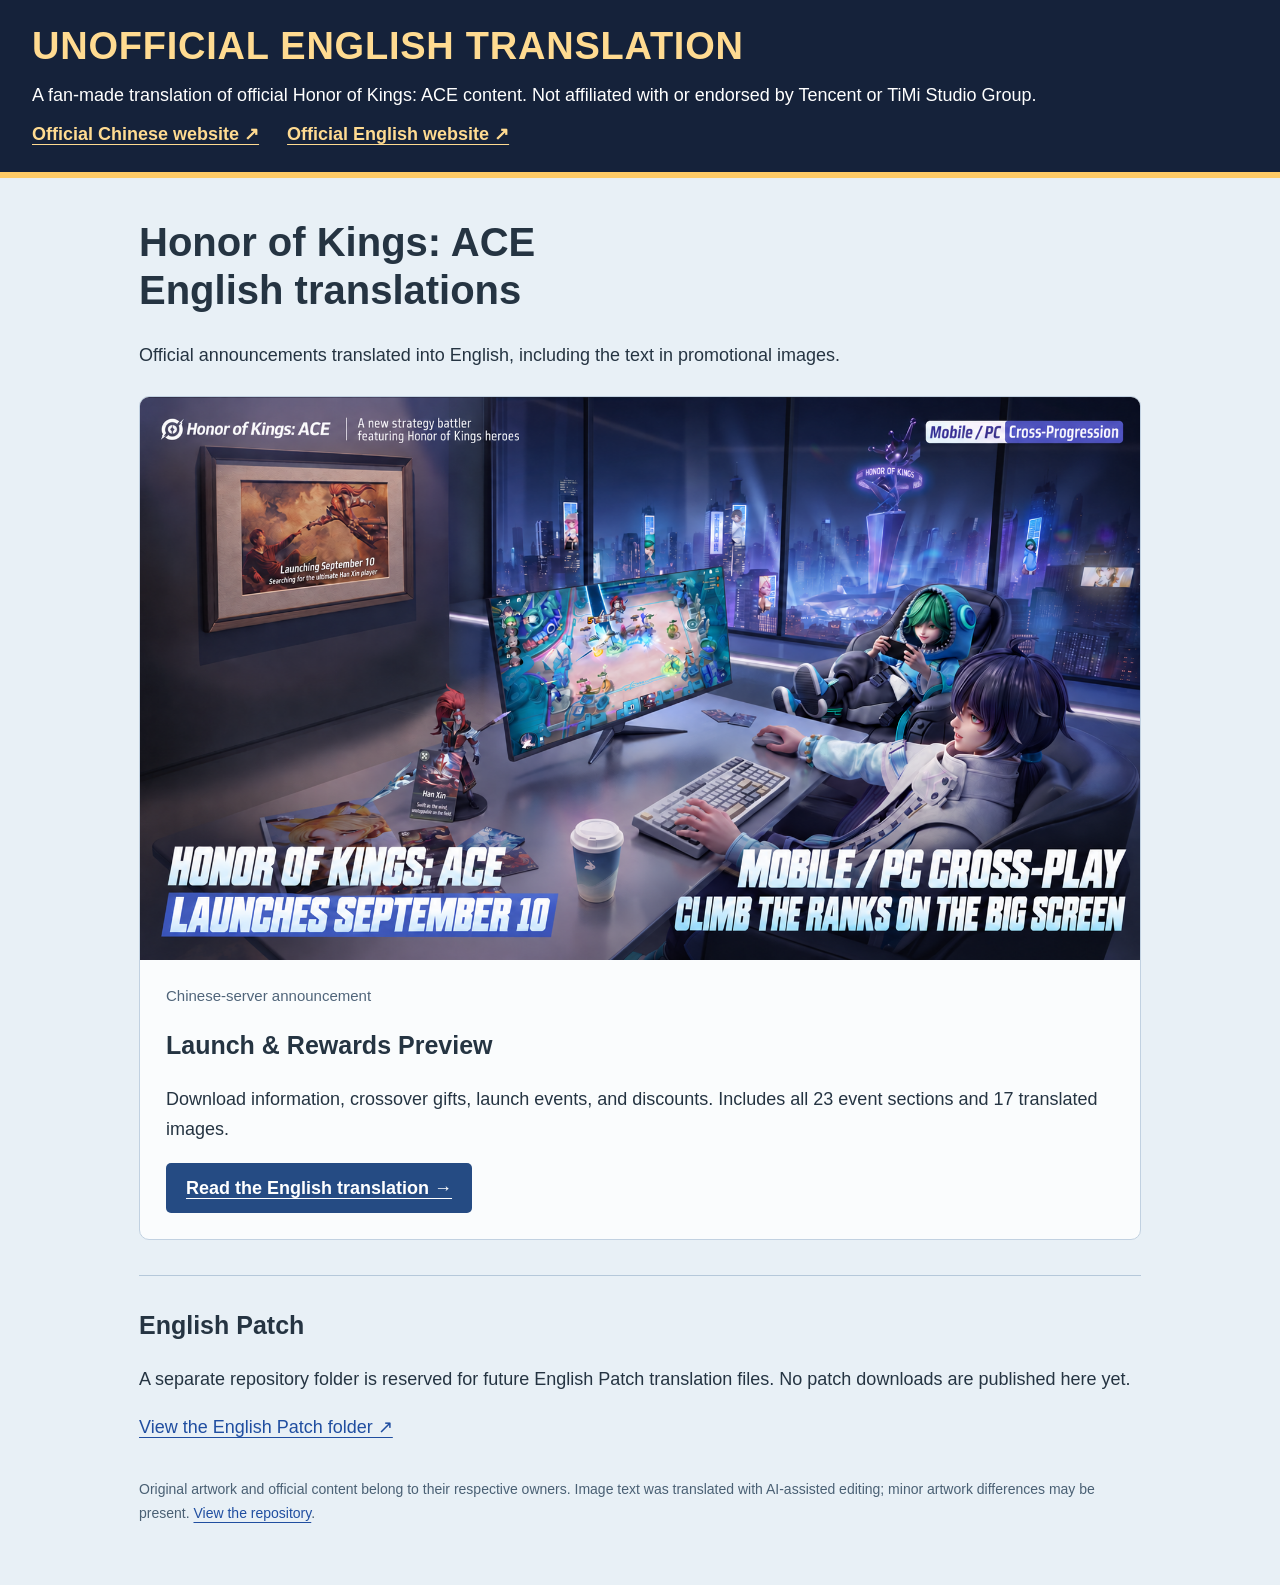
==== docs/index.html @ ff8c055c "Publish unofficial English announcements and reserve patch folder" ====
<!doctype html>
<html lang="en">
<head>
  <meta charset="utf-8">
  <meta name="viewport" content="width=device-width,initial-scale=1">
  <title>HoK: ACE — Unofficial English Translations</title>
  <meta name="description" content="Fan-made English translations of official Honor of Kings: ACE announcements, including translated promotional images.">
  <style>
    *{box-sizing:border-box}body{margin:0;background:#e8f0f6;color:#253442;font:18px/1.7 'Segoe UI',Arial,sans-serif}main{max-width:1050px;padding:40px 24px 60px;margin:auto}h1{font-size:clamp(28px,4vw,40px);line-height:1.2;margin-top:0}h2{font-size:25px;line-height:1.35}a{color:#204ea0;text-underline-offset:4px}.article{background:#ffffffc9;border:1px solid #c1d1e1;border-radius:10px;overflow:hidden;margin:25px 0}.article img{width:100%;height:auto;display:block}.article div{padding:8px 26px 26px}.meta{font-size:15px;color:#50657a}.read{display:inline-block;background:#254b83;color:white;padding:10px 20px;border-radius:5px;font-weight:600}.patch{margin-top:35px;padding-top:12px;border-top:1px solid #b5c8da}footer{font-size:14px;color:#4a6074;margin-top:35px}
  </style>
</head>
<body>
<header aria-label="Unofficial translation notice" style="background:#15223a;color:#fff;border-bottom:6px solid #ffcb66;padding:24px max(20px,calc((100vw - 1216px)/2));font-family:'Segoe UI',Arial,sans-serif;line-height:1.5">
  <strong style="display:block;font-size:clamp(25px,3vw,38px);line-height:1.2;letter-spacing:.02em;color:#ffdb91">UNOFFICIAL ENGLISH TRANSLATION</strong>
  <p style="margin:12px 0;font-size:18px">A fan-made translation of official Honor of Kings: ACE content. Not affiliated with or endorsed by Tencent or TiMi Studio Group.</p>
  <div style="display:flex;flex-wrap:wrap;gap:12px 28px;font-size:18px;font-weight:700">
    <a href="https://wxq.qq.com/" style="color:#ffdb91;text-decoration:underline">Official Chinese website ↗</a>
    <a href="https://honorofkingsace.com/" style="color:#ffdb91;text-decoration:underline">Official English website ↗</a>
  </div>
</header>

<main>
  <h1>Honor of Kings: ACE<br>English translations</h1>
  <p>Official announcements translated into English, including the text in promotional images.</p>
  <article class="article">
    <a href="announcements/launch-rewards.html" aria-label="Read Launch and Rewards Preview"><img src="assets/launch/01-en.png" alt="Honor of Kings: ACE launches September 10 with mobile and PC cross-play" width="1672" height="941"></a>
    <div>
      <p class="meta">Chinese-server announcement</p>
      <h2>Launch &amp; Rewards Preview</h2>
      <p>Download information, crossover gifts, launch events, and discounts. Includes all 23 event sections and 17 translated images.</p>
      <a class="read" href="announcements/launch-rewards.html">Read the English translation →</a>
    </div>
  </article>
  <section class="patch">
    <h2>English Patch</h2>
    <p>A separate repository folder is reserved for future English Patch translation files. No patch downloads are published here yet.</p>
    <a href="https://github.com/Lani27/hok-ace/tree/main/english-patch">View the English Patch folder ↗</a>
  </section>
  <footer>Original artwork and official content belong to their respective owners. Image text was translated with AI-assisted editing; minor artwork differences may be present. <a href="https://github.com/Lani27/hok-ace">View the repository</a>.</footer>
</main>
</body>
</html>
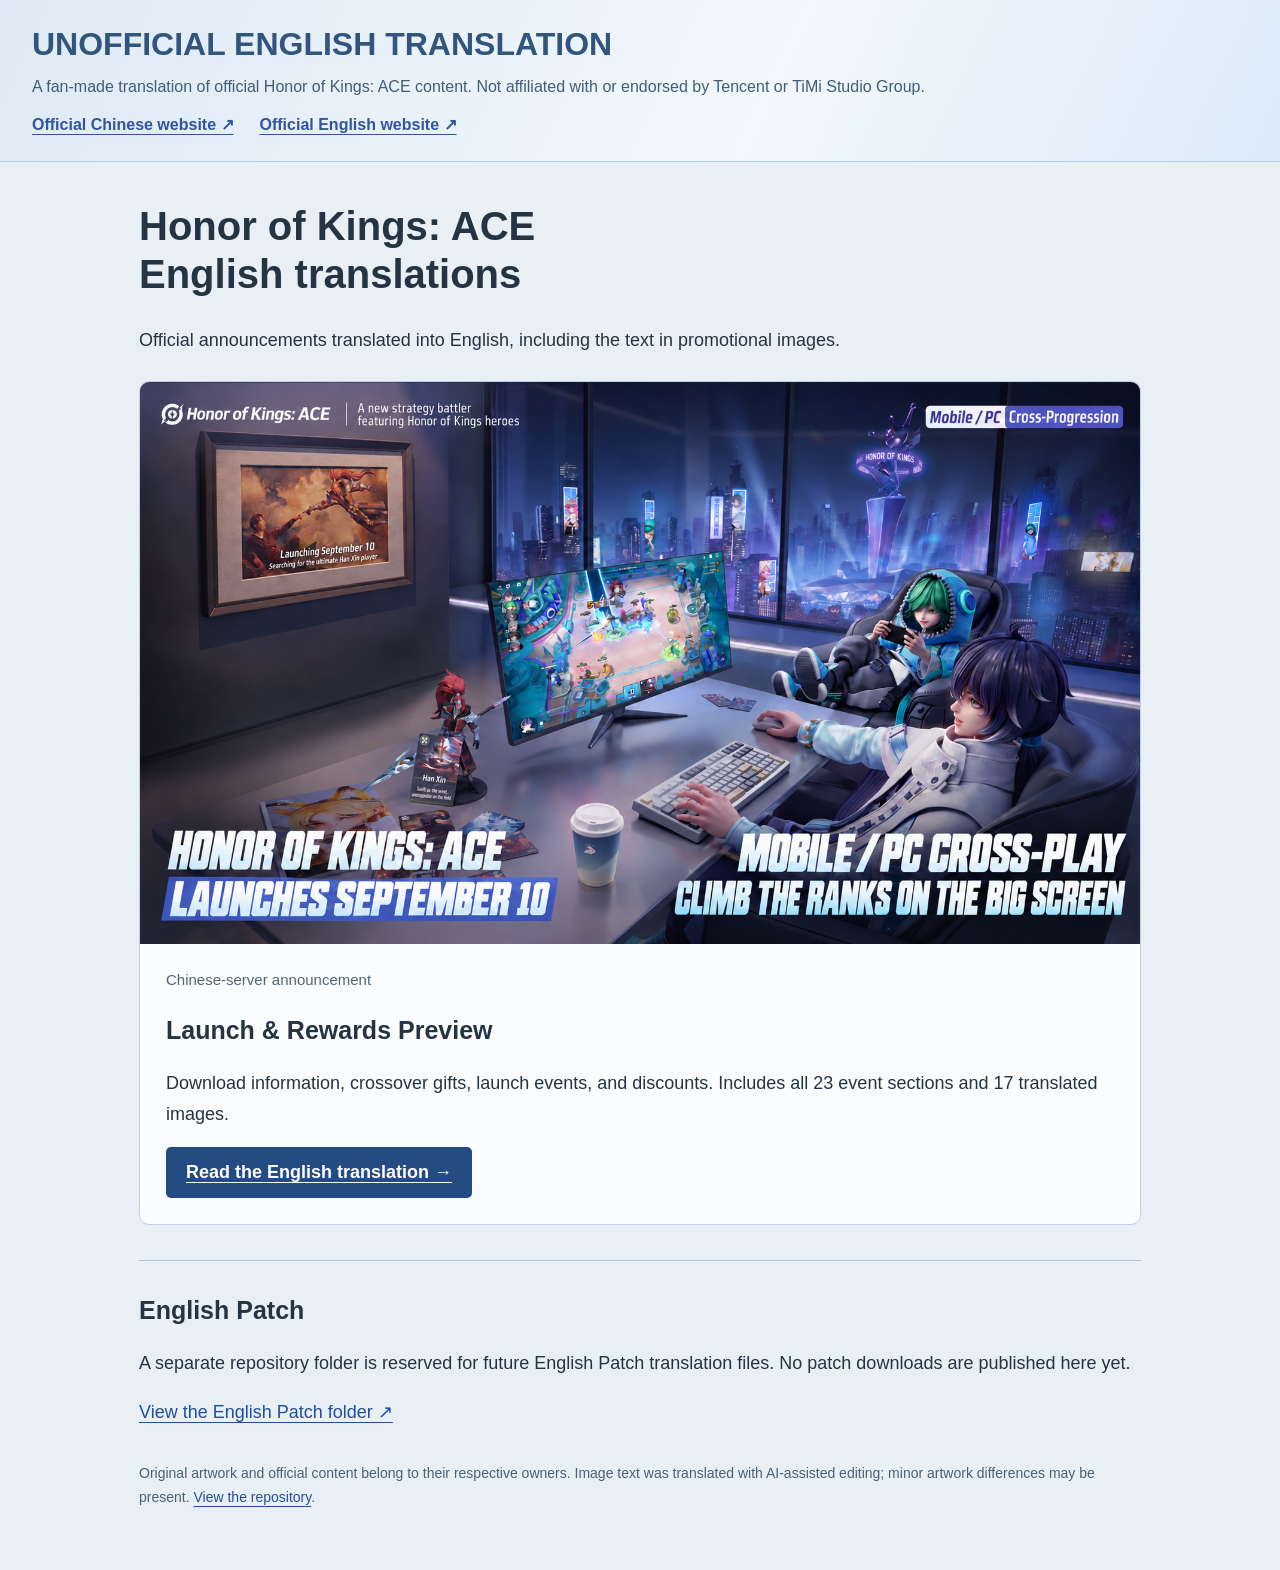
==== commit b29495f7: "Match unofficial notice to the site's pale blue theme" ====
--- a/docs/index.html
+++ b/docs/index.html
@@ -10,12 +10,12 @@
   </style>
 </head>
 <body>
-<header aria-label="Unofficial translation notice" style="background:#15223a;color:#fff;border-bottom:6px solid #ffcb66;padding:24px max(20px,calc((100vw - 1216px)/2));font-family:'Segoe UI',Arial,sans-serif;line-height:1.5">
-  <strong style="display:block;font-size:clamp(25px,3vw,38px);line-height:1.2;letter-spacing:.02em;color:#ffdb91">UNOFFICIAL ENGLISH TRANSLATION</strong>
-  <p style="margin:12px 0;font-size:18px">A fan-made translation of official Honor of Kings: ACE content. Not affiliated with or endorsed by Tencent or TiMi Studio Group.</p>
-  <div style="display:flex;flex-wrap:wrap;gap:12px 28px;font-size:18px;font-weight:700">
-    <a href="https://wxq.qq.com/" style="color:#ffdb91;text-decoration:underline">Official Chinese website ↗</a>
-    <a href="https://honorofkingsace.com/" style="color:#ffdb91;text-decoration:underline">Official English website ↗</a>
+<header aria-label="Unofficial translation notice" style="background:linear-gradient(115deg,#dfeaf6 0%,#f1f7fc 60%,#dceafa 100%);color:#253442;border-bottom:1px solid #b8ccdf;padding:24px max(20px,calc((100vw - 1216px)/2));font-family:'Segoe UI',Arial,sans-serif;line-height:1.6">
+  <strong style="display:block;font-size:clamp(25px,2.6vw,32px);font-weight:600;line-height:1.25;color:#31557c">UNOFFICIAL ENGLISH TRANSLATION</strong>
+  <p style="margin:10px 0 12px;font-size:16px;color:#425d75">A fan-made translation of official Honor of Kings: ACE content. Not affiliated with or endorsed by Tencent or TiMi Studio Group.</p>
+  <div style="display:flex;flex-wrap:wrap;gap:8px 26px;font-size:16px;font-weight:600">
+    <a href="https://wxq.qq.com/" style="color:#3155a0;text-decoration:underline;text-underline-offset:4px">Official Chinese website ↗</a>
+    <a href="https://honorofkingsace.com/" style="color:#3155a0;text-decoration:underline;text-underline-offset:4px">Official English website ↗</a>
   </div>
 </header>
 
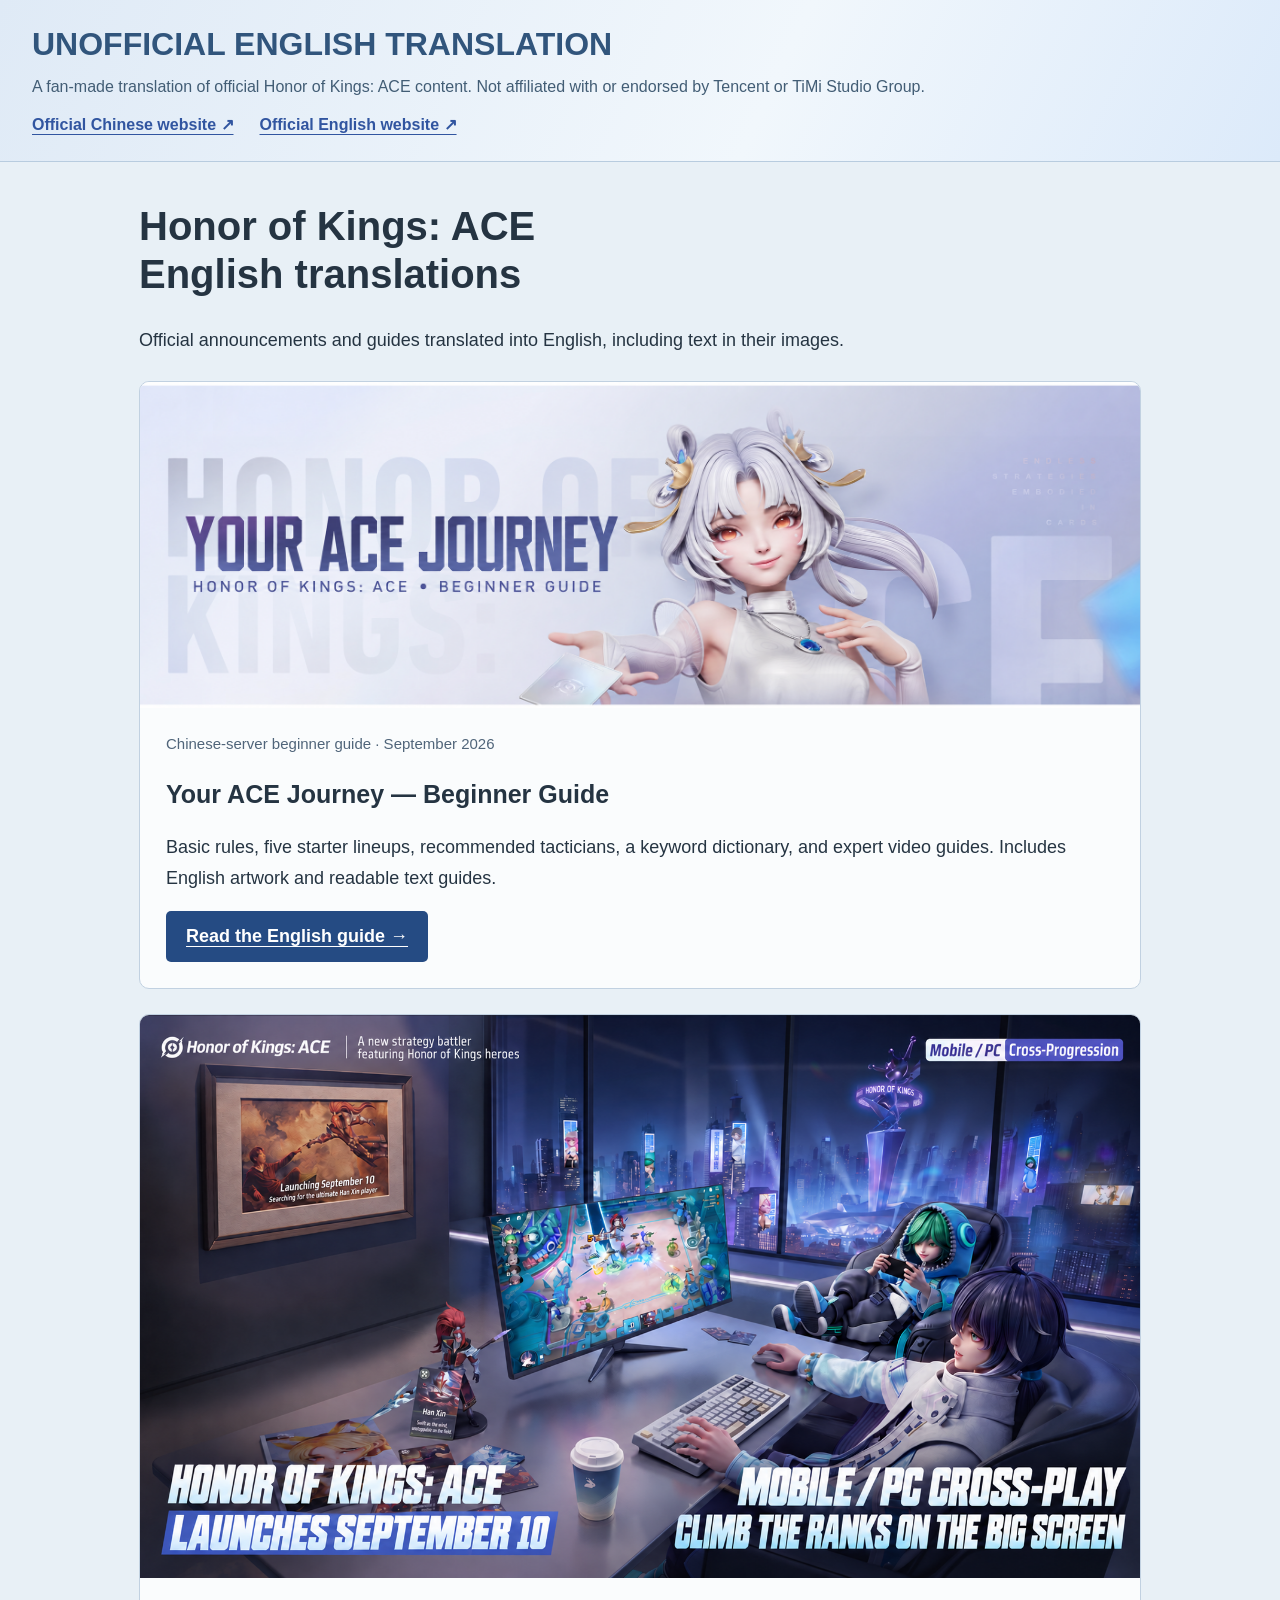
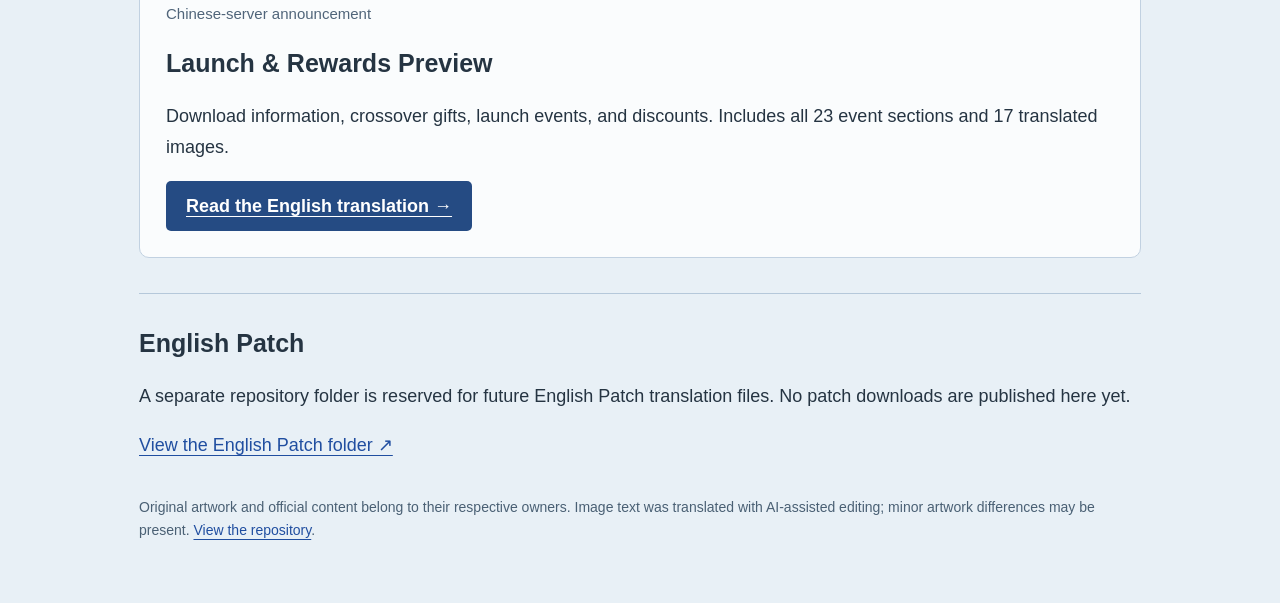
==== commit a6d295e2: "Add English beginner guide with localized artwork" ====
--- a/docs/index.html
+++ b/docs/index.html
@@ -21,7 +21,16 @@
 
 <main>
   <h1>Honor of Kings: ACE<br>English translations</h1>
-  <p>Official announcements translated into English, including the text in promotional images.</p>
+  <p>Official announcements and guides translated into English, including text in their images.</p>
+  <article class="article">
+    <a href="guides/beginner-guide.html" aria-label="Read the Beginner Guide"><img src="assets/beginner-guide/part1-en.png" alt="Your ACE Journey — Beginner Guide" width="2194" height="717"></a>
+    <div>
+      <p class="meta">Chinese-server beginner guide · September 2026</p>
+      <h2>Your ACE Journey — Beginner Guide</h2>
+      <p>Basic rules, five starter lineups, recommended tacticians, a keyword dictionary, and expert video guides. Includes English artwork and readable text guides.</p>
+      <a class="read" href="guides/beginner-guide.html">Read the English guide →</a>
+    </div>
+  </article>
   <article class="article">
     <a href="announcements/launch-rewards.html" aria-label="Read Launch and Rewards Preview"><img src="assets/launch/01-en.png" alt="Honor of Kings: ACE launches September 10 with mobile and PC cross-play" width="1672" height="941"></a>
     <div>
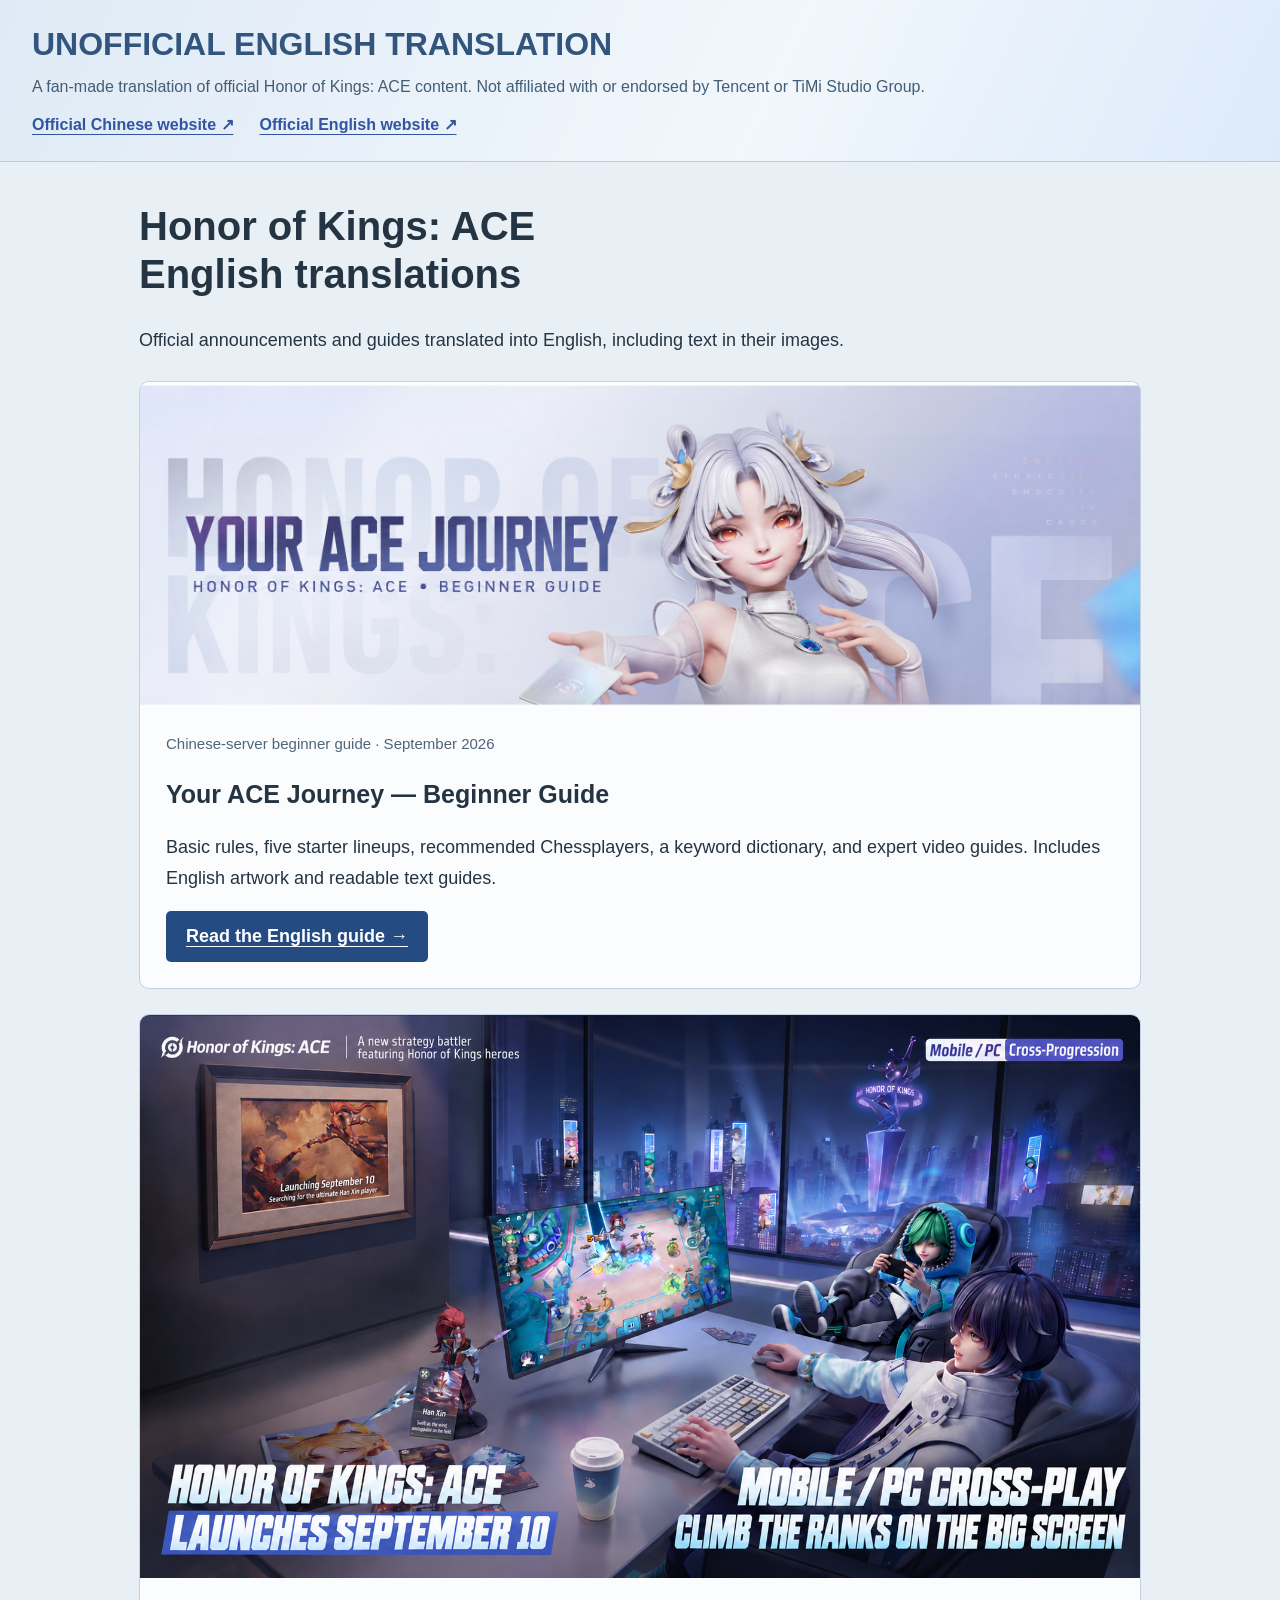
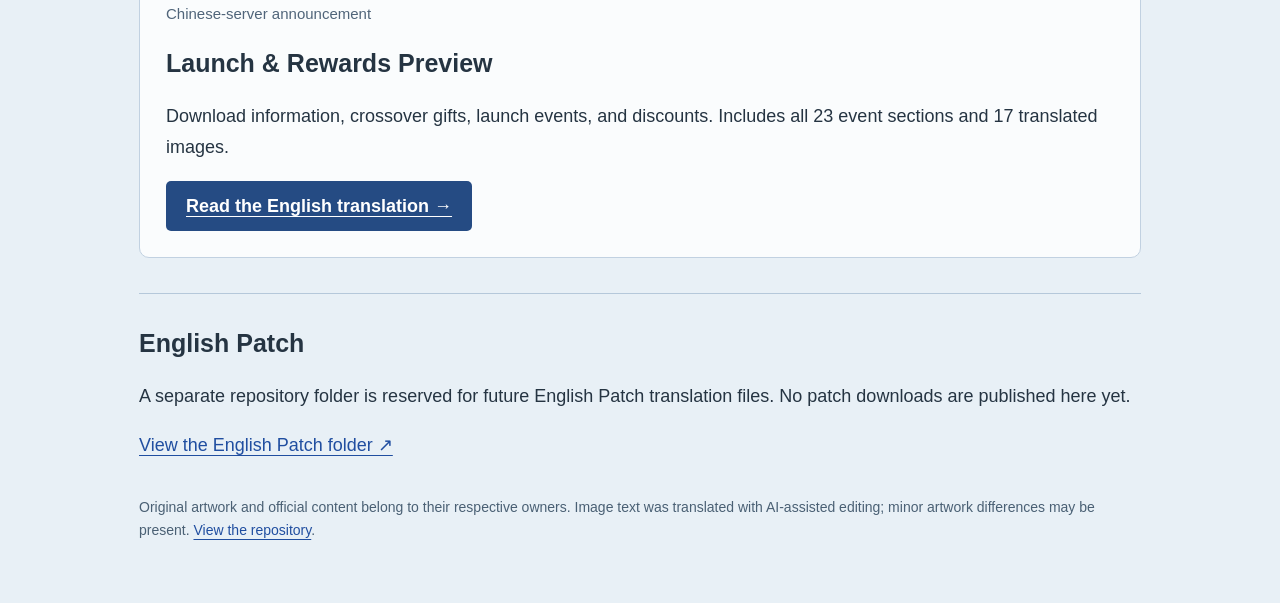
==== commit 11310803: "Align English pages, artwork and subtitles with patch glossary" ====
--- a/docs/index.html
+++ b/docs/index.html
@@ -27,7 +27,7 @@
     <div>
       <p class="meta">Chinese-server beginner guide · September 2026</p>
       <h2>Your ACE Journey — Beginner Guide</h2>
-      <p>Basic rules, five starter lineups, recommended tacticians, a keyword dictionary, and expert video guides. Includes English artwork and readable text guides.</p>
+      <p>Basic rules, five starter lineups, recommended Chessplayers, a keyword dictionary, and expert video guides. Includes English artwork and readable text guides.</p>
       <a class="read" href="guides/beginner-guide.html">Read the English guide →</a>
     </div>
   </article>
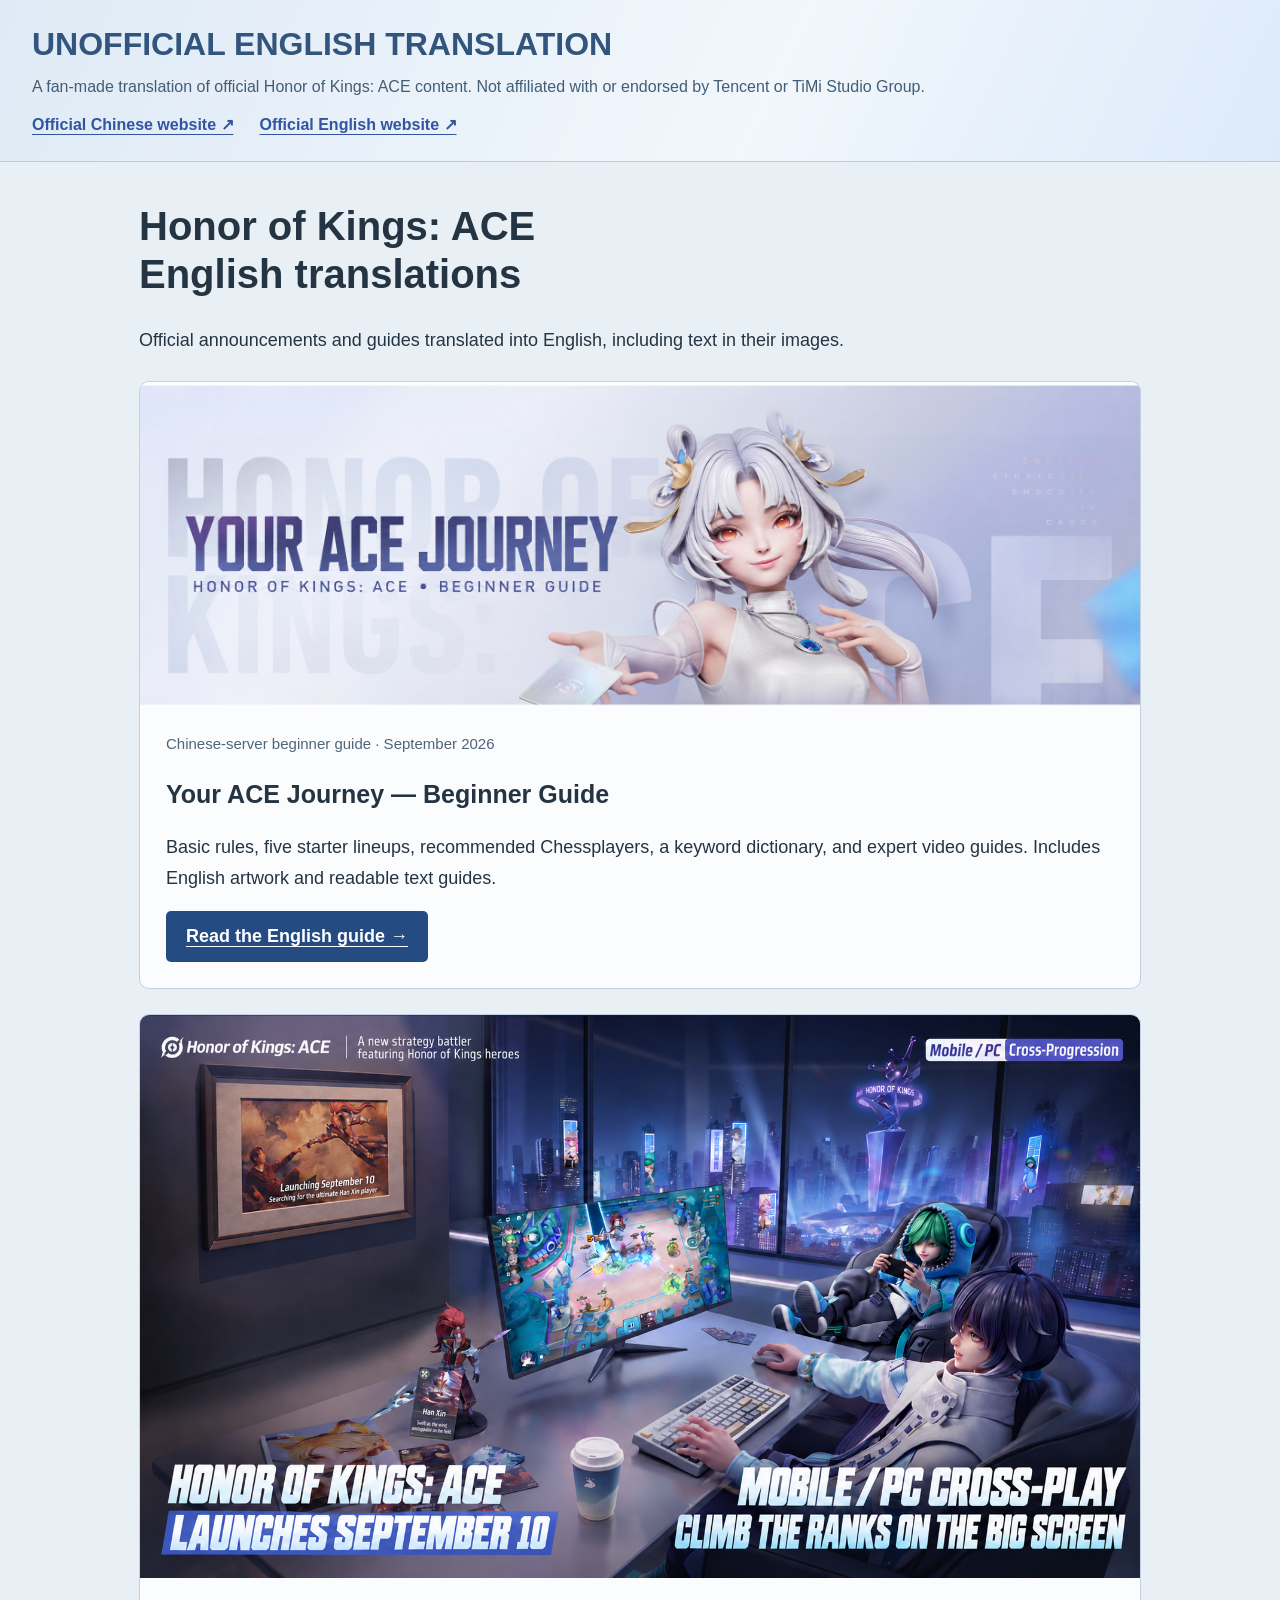
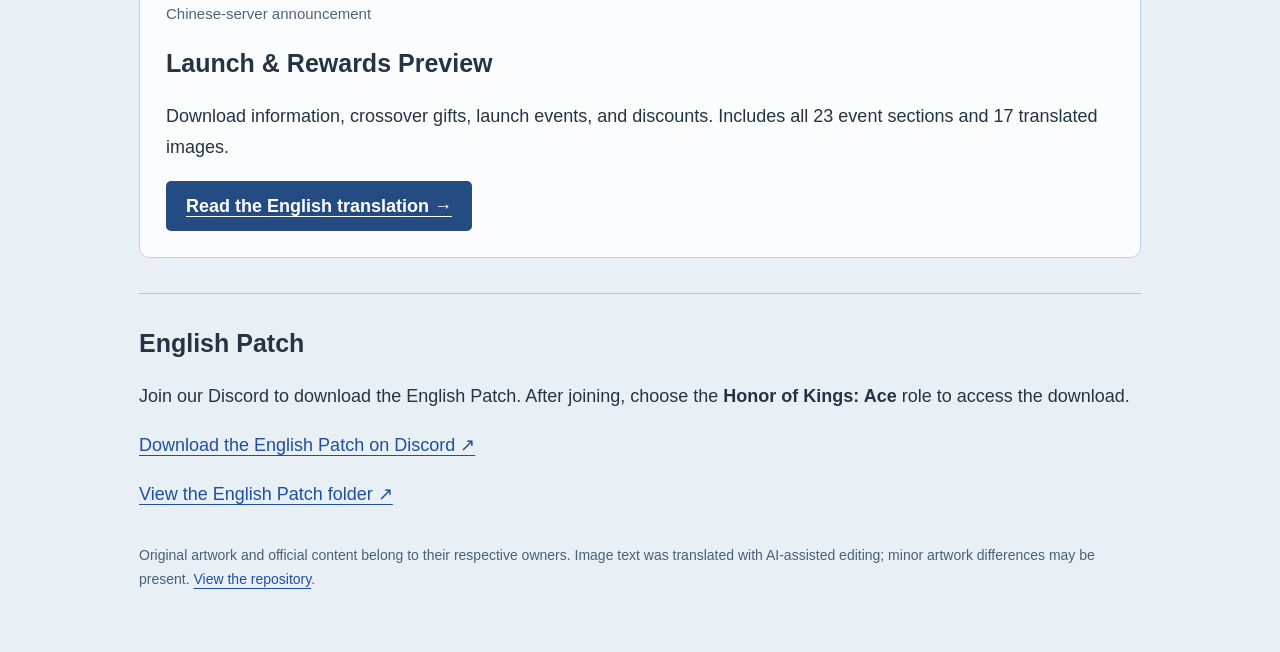
==== commit ed2f71dc: "Link English Patch downloads to Discord" ====
--- a/docs/index.html
+++ b/docs/index.html
@@ -42,7 +42,8 @@
   </article>
   <section class="patch">
     <h2>English Patch</h2>
-    <p>A separate repository folder is reserved for future English Patch translation files. No patch downloads are published here yet.</p>
+    <p>Join our Discord to download the English Patch. After joining, choose the <strong>Honor of Kings: Ace</strong> role to access the download.</p>
+    <p><a href="https://discord.gg/yyds">Download the English Patch on Discord ↗</a></p>
     <a href="https://github.com/Lani27/hok-ace/tree/main/english-patch">View the English Patch folder ↗</a>
   </section>
   <footer>Original artwork and official content belong to their respective owners. Image text was translated with AI-assisted editing; minor artwork differences may be present. <a href="https://github.com/Lani27/hok-ace">View the repository</a>.</footer>
